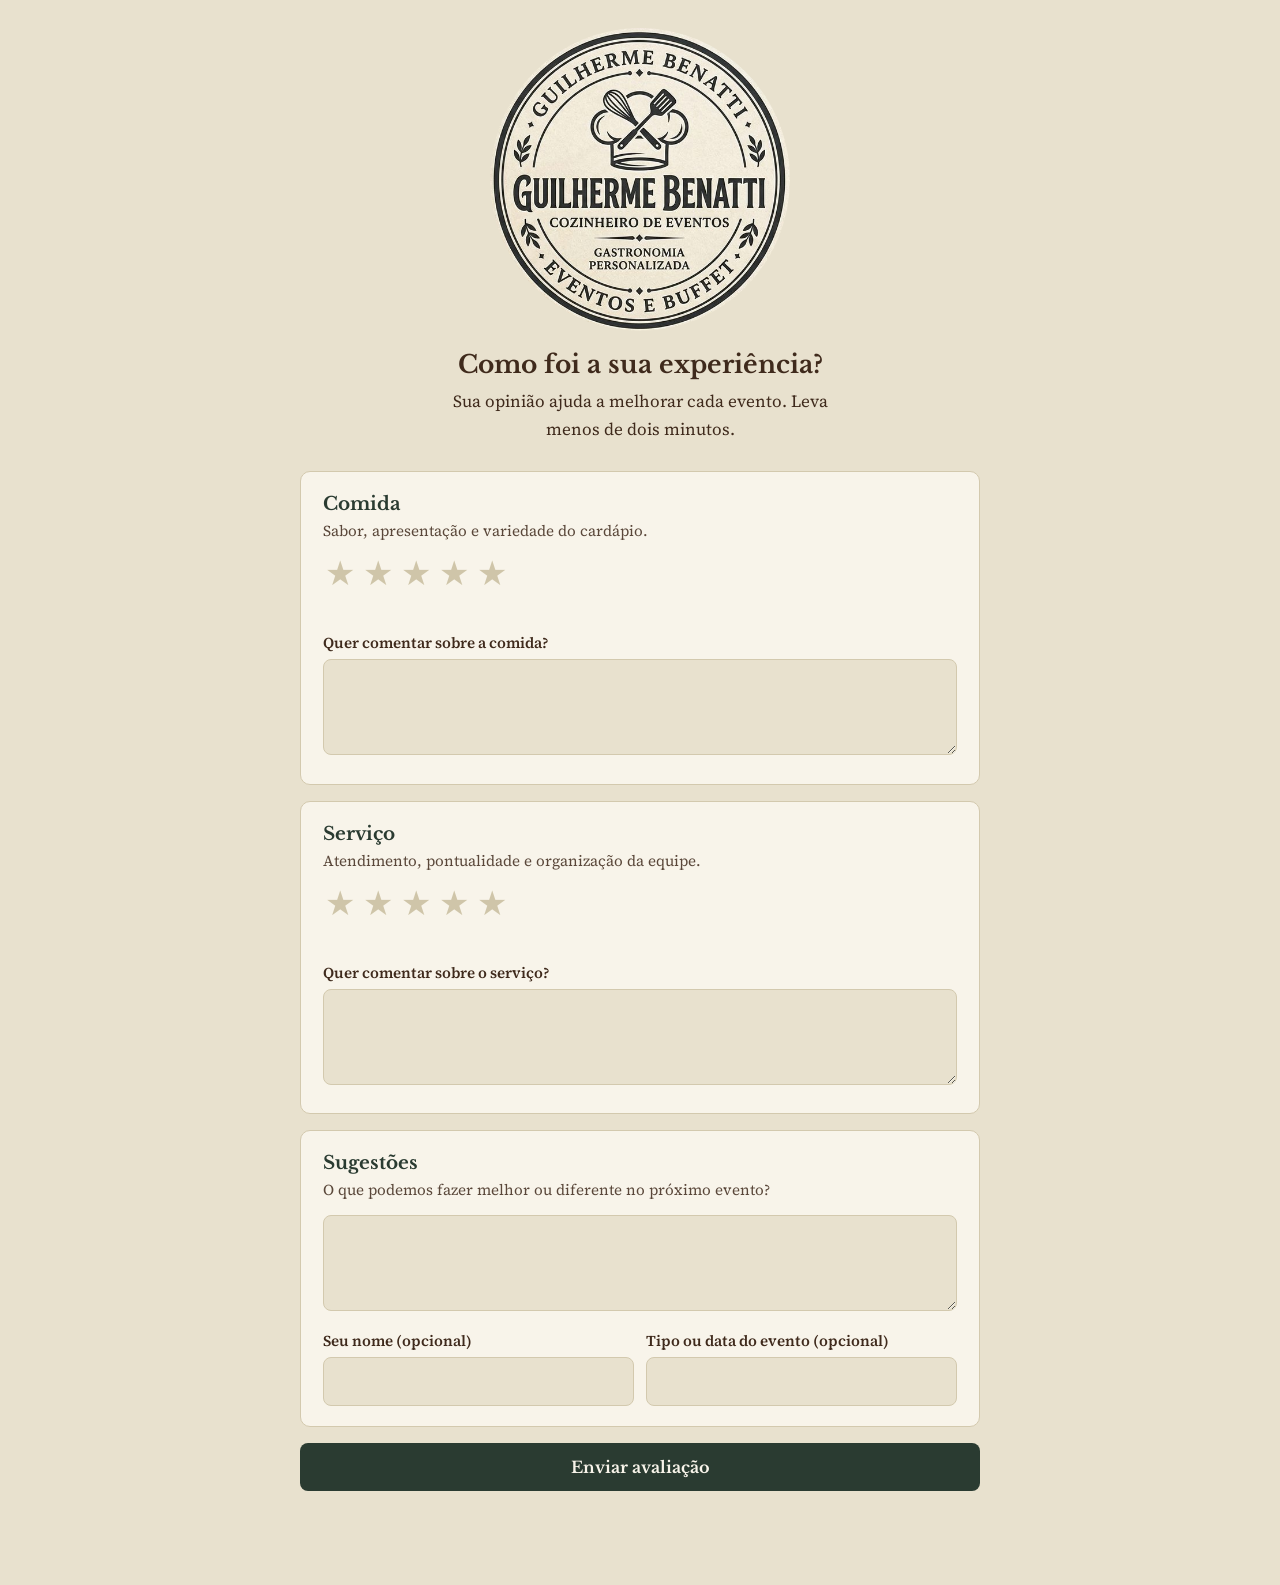
==== index.html @ 040e4368 "first commit" ====
<!DOCTYPE html>
<html lang="pt-BR">
<head>
<meta charset="utf-8">
<meta name="viewport" content="width=device-width, initial-scale=1, viewport-fit=cover">
<title>Guilherme Benatti – Avalie sua experiência</title>
<link href="https://fonts.googleapis.com/css2?family=Libre+Baskerville:wght@400;700&family=Source+Serif+4:wght@400;600&display=swap" rel="stylesheet">
<style>
:root{--bg:#E8E1CE;--card:#F8F4EA;--txt:#3F2A1C;--green:#2A3B31;--on-green:#F8F4EA;--line:#d3c9ae;--star-off:#cfc5a9;--star-on:#2A3B31;--err:#8a2d1d;
box-sizing:border-box;padding-top:env(safe-area-inset-top,0px);padding-bottom:env(safe-area-inset-bottom,0px)}
@media (prefers-color-scheme:dark){:root:not([data-theme="light"]){--bg:#1e1812;--card:#2b2219;--txt:#E8E1CE;--green:#E8E1CE;--on-green:#2A3B31;--line:#4a3d2e;--star-off:#5a4b39;--star-on:#E8E1CE;--err:#f0a08e}}
:root[data-theme="dark"]{--bg:#1e1812;--card:#2b2219;--txt:#E8E1CE;--green:#E8E1CE;--on-green:#2A3B31;--line:#4a3d2e;--star-off:#5a4b39;--star-on:#E8E1CE;--err:#f0a08e}
html{scroll-padding-top:env(safe-area-inset-top,0px)}
*,*::before,*::after{box-sizing:border-box}
body{margin:0;background:var(--bg);color:var(--txt);font:17px/1.6 "Source Serif 4",Georgia,serif}
main{max-width:720px;margin:0 auto;padding:28px 20px 56px}
h1,h2,h3{font-family:"Libre Baskerville",Georgia,serif;color:var(--txt);line-height:1.25;margin:0}
.logo{display:block;width:min(300px,72vw);aspect-ratio:520/526;border-radius:50%;margin:0 auto 18px}
.intro{text-align:center;max-width:46ch;margin:0 auto 28px}
.intro h1{font-size:1.55rem;margin-bottom:8px}
.intro p{margin:0}
.box{background:var(--card);border:1px solid var(--line);border-radius:10px;padding:20px 22px;margin-bottom:16px}
.box h2{font-size:1.15rem;color:var(--green);margin-bottom:4px}
.hint{margin:0 0 12px;font-size:.95rem;opacity:.85}
.stars{display:flex;gap:4px;margin:6px 0 4px}
.stars button{background:none;border:0;padding:2px;cursor:pointer;font-size:2.1rem;line-height:1;color:var(--star-off);border-radius:6px}
.stars button.on{color:var(--star-on)}
.stars button:focus-visible,.btn:focus-visible,input:focus-visible,textarea:focus-visible,.link:focus-visible{outline:3px solid var(--green);outline-offset:2px}
.lbl{min-height:1.6em;font-size:.95rem;margin:0 0 8px}
label{display:block;font-weight:600;font-size:.95rem;margin:10px 0 4px}
input,textarea{width:100%;font:inherit;color:var(--txt);background:var(--bg);border:1px solid var(--line);border-radius:8px;padding:10px 12px}
textarea{min-height:96px;resize:vertical}
.row{display:grid;grid-template-columns:1fr 1fr;gap:12px}
@media(max-width:520px){.row{grid-template-columns:1fr}}
.btn{display:block;width:100%;background:var(--green);color:var(--on-green);border:0;border-radius:8px;font:700 1rem "Libre Baskerville",Georgia,serif;padding:14px 18px;cursor:pointer;margin-top:6px}
.btn:disabled{opacity:.55;cursor:default}
.msg{margin:12px 0 0;text-align:center;min-height:1.5em}
.msg.err{color:var(--err)}
.thanks{text-align:center;padding:32px 22px}
.thanks h2{font-size:1.4rem;margin-bottom:8px}
.link{background:none;border:0;color:var(--green);text-decoration:underline;font:inherit;cursor:pointer;padding:4px}
#admin{margin-top:44px;border-top:2px solid var(--green);padding-top:28px}
#admin h2{font-size:1.35rem;margin-bottom:14px}
.stats{display:grid;grid-template-columns:repeat(3,1fr);gap:12px;margin-bottom:18px}
.stat{background:var(--card);border:1px solid var(--line);border-radius:10px;padding:12px;text-align:center}
.stat b{display:block;font:700 1.6rem "Libre Baskerville",Georgia,serif;color:var(--green)}
.stat span{font-size:.85rem}
.item{background:var(--card);border:1px solid var(--line);border-radius:10px;padding:14px 18px;margin-bottom:12px}
.item .top{display:flex;justify-content:space-between;gap:10px;flex-wrap:wrap;font-size:.9rem;opacity:.9}
.item .sc{margin:6px 0}
.item p{margin:6px 0 0;white-space:pre-wrap;overflow-wrap:anywhere}
.item .tag{font-weight:600}
</style>
</head>
<body>
<main>
<img class="logo" alt="Guilherme Benatti – Cozinheiro de eventos, gastronomia personalizada, eventos e buffet" src="[data-uri]">

<section id="form-area">
  <div class="intro">
    <h1>Como foi a sua experiência?</h1>
    <p>Sua opinião ajuda a melhorar cada evento. Leva menos de dois minutos.</p>
  </div>

  <div class="box">
    <h2>Comida</h2>
    <p class="hint">Sabor, apresentação e variedade do cardápio.</p>
    <div class="stars" role="radiogroup" aria-label="Nota para a comida" data-k="comida"></div>
    <p class="lbl" id="lbl-comida"></p>
    <label for="com-comida">Quer comentar sobre a comida?</label>
    <textarea id="com-comida" maxlength="1000"></textarea>
  </div>

  <div class="box">
    <h2>Serviço</h2>
    <p class="hint">Atendimento, pontualidade e organização da equipe.</p>
    <div class="stars" role="radiogroup" aria-label="Nota para o serviço" data-k="servico"></div>
    <p class="lbl" id="lbl-servico"></p>
    <label for="com-servico">Quer comentar sobre o serviço?</label>
    <textarea id="com-servico" maxlength="1000"></textarea>
  </div>

  <div class="box">
    <h2>Sugestões</h2>
    <p class="hint">O que podemos fazer melhor ou diferente no próximo evento?</p>
    <textarea id="sug" maxlength="1500" aria-label="Sugestões"></textarea>
    <div class="row">
      <div><label for="nome">Seu nome (opcional)</label><input id="nome" maxlength="80" autocomplete="name"></div>
      <div><label for="evento">Tipo ou data do evento (opcional)</label><input id="evento" maxlength="80"></div>
    </div>
  </div>

  <button class="btn" id="enviar" type="button">Enviar avaliação</button>
  <p class="msg" id="msg" role="status"></p>
</section>

<section id="thanks" class="box thanks" hidden>
  <h2>Obrigado pela sua avaliação!</h2>
  <p>Recebemos o seu retorno e vamos usá-lo para melhorar.</p>
  <button class="link" id="outra" type="button">Enviar outra avaliação</button>
</section>

<section id="admin" hidden>
  <h2>Avaliações recebidas</h2>
  <div class="stats" id="stats"></div>
  <div id="lista"></div>
</section>
</main>

<script>
(function(){
var LABELS=["Ruim","Regular","Bom","Muito bom","Excelente"];
var notas={comida:0,servico:0};
var $=function(i){return document.getElementById(i)};
var db=null,uid=null;

document.querySelectorAll(".stars").forEach(function(g){
  var k=g.dataset.k;
  for(var n=1;n<=5;n++){
    var b=document.createElement("button");
    b.type="button";b.textContent="★";b.dataset.n=n;
    b.setAttribute("role","radio");b.setAttribute("aria-checked","false");
    b.setAttribute("aria-label",n+" de 5 – "+LABELS[n-1]);
    b.addEventListener("click",function(){set(k,+this.dataset.n)});
    g.appendChild(b);
  }
});
function set(k,v){
  notas[k]=v;
  document.querySelectorAll('.stars[data-k="'+k+'"] button').forEach(function(b){
    var on=+b.dataset.n<=v;b.classList.toggle("on",on);
    b.setAttribute("aria-checked",+b.dataset.n===v?"true":"false");
  });
  $("lbl-"+k).textContent=v+" de 5 – "+LABELS[v-1];
}
function msg(t,err){var m=$("msg");m.textContent=t;m.className="msg"+(err?" err":"")}

$("enviar").addEventListener("click",async function(){
  if(!notas.comida||!notas.servico){msg("Escolha uma nota de 1 a 5 para a comida e para o serviço.",true);return}
  if(!db||!uid){msg("Não foi possível salvar agora. Abra o link pelo navegador e tente de novo.",true);return}
  var btn=this;btn.disabled=true;msg("Enviando…");
  var item={
    id:Date.now().toString(36)+Math.random().toString(36).slice(2,6),
    data:new Date().toISOString(),
    comida:notas.comida,servico:notas.servico,
    comComida:$("com-comida").value.trim(),comServico:$("com-servico").value.trim(),
    sugestao:$("sug").value.trim(),nome:$("nome").value.trim(),evento:$("evento").value.trim()
  };
  try{
    var ref=db.doc("avaliacoes/"+uid);
    var snap=await ref.get();
    var itens=snap.exists?(snap.data().itens||[]).slice():[];
    itens.push(item);
    await ref.set({itens:itens});
    $("form-area").hidden=true;$("thanks").hidden=false;window.scrollTo(0,0);
  }catch(e){
    msg("Não foi possível enviar. Verifique se você tem permissão para enviar avaliações neste link.",true);
  }
  btn.disabled=false;
});
$("outra").addEventListener("click",function(){
  ["com-comida","com-servico","sug","nome","evento"].forEach(function(i){$(i).value=""});
  set("comida",0);set("servico",0);$("lbl-comida").textContent="";$("lbl-servico").textContent="";
  msg("");$("thanks").hidden=true;$("form-area").hidden=false;
});

function esc(s){var d=document.createElement("div");d.textContent=s;return d.innerHTML}
function stars(n){return "★".repeat(n)+"☆".repeat(5-n)}
function render(docs){
  var all=[];
  docs.forEach(function(d){((d.data()||{}).itens||[]).forEach(function(i){all.push({i:i,doc:d.id})})});
  all.sort(function(a,b){return a.i.data<b.i.data?1:-1});
  var n=all.length;
  var avg=function(k){return n?(all.reduce(function(s,x){return s+x.i[k]},0)/n).toFixed(1).replace(".",","):"–"};
  $("stats").innerHTML='<div class="stat"><b>'+n+'</b><span>avaliações</span></div><div class="stat"><b>'+avg("comida")+'</b><span>média da comida</span></div><div class="stat"><b>'+avg("servico")+'</b><span>média do serviço</span></div>';
  var L=$("lista");
  if(!n){L.innerHTML="<p>Nenhuma avaliação recebida ainda.</p>";return}
  L.innerHTML=all.map(function(x){
    var i=x.i,dt=new Date(i.data).toLocaleString("pt-BR",{dateStyle:"short",timeStyle:"short"});
    return '<article class="item"><div class="top"><span><b>'+esc(i.nome||"Anônimo")+'</b>'+(i.evento?" – "+esc(i.evento):"")+'</span><span>'+dt+'</span></div>'+
    '<div class="sc"><span class="tag">Comida:</span> '+stars(i.comida)+' &nbsp; <span class="tag">Serviço:</span> '+stars(i.servico)+'</div>'+
    (i.comComida?'<p><span class="tag">Sobre a comida:</span> '+esc(i.comComida)+'</p>':'')+
    (i.comServico?'<p><span class="tag">Sobre o serviço:</span> '+esc(i.comServico)+'</p>':'')+
    (i.sugestao?'<p><span class="tag">Sugestão:</span> '+esc(i.sugestao)+'</p>':'')+
    '<button class="link" data-doc="'+esc(x.doc)+'" data-id="'+esc(i.id)+'" type="button">Excluir</button></article>';
  }).join("");
}
$("lista").addEventListener("click",async function(e){
  var b=e.target.closest("button[data-id]");if(!b||!db)return;
  if(!confirm("Excluir esta avaliação?"))return;
  try{
    var ref=db.doc("avaliacoes/"+b.dataset.doc),s=await ref.get();
    var itens=((s.data()||{}).itens||[]).filter(function(i){return i.id!==b.dataset.id});
    if(itens.length)await ref.set({itens:itens});else await ref.delete();
  }catch(err){alert("Não foi possível excluir.")}
});

(async function init(){
  try{
    var user=await claude.use("user");
    db=await claude.use("db");
    if(user){try{uid=await user.id()}catch(e){}}
    var admin=user?(await user.isOwner()||await user.canEdit()):false;
    if(admin&&db){
      $("admin").hidden=false;
      db.collection("avaliacoes").onSnapshot(function(s){render(s.docs)},function(){$("lista").textContent="Não foi possível carregar as avaliações."});
    }
  }catch(e){}
})();
})();
</script>
</body>
</html>
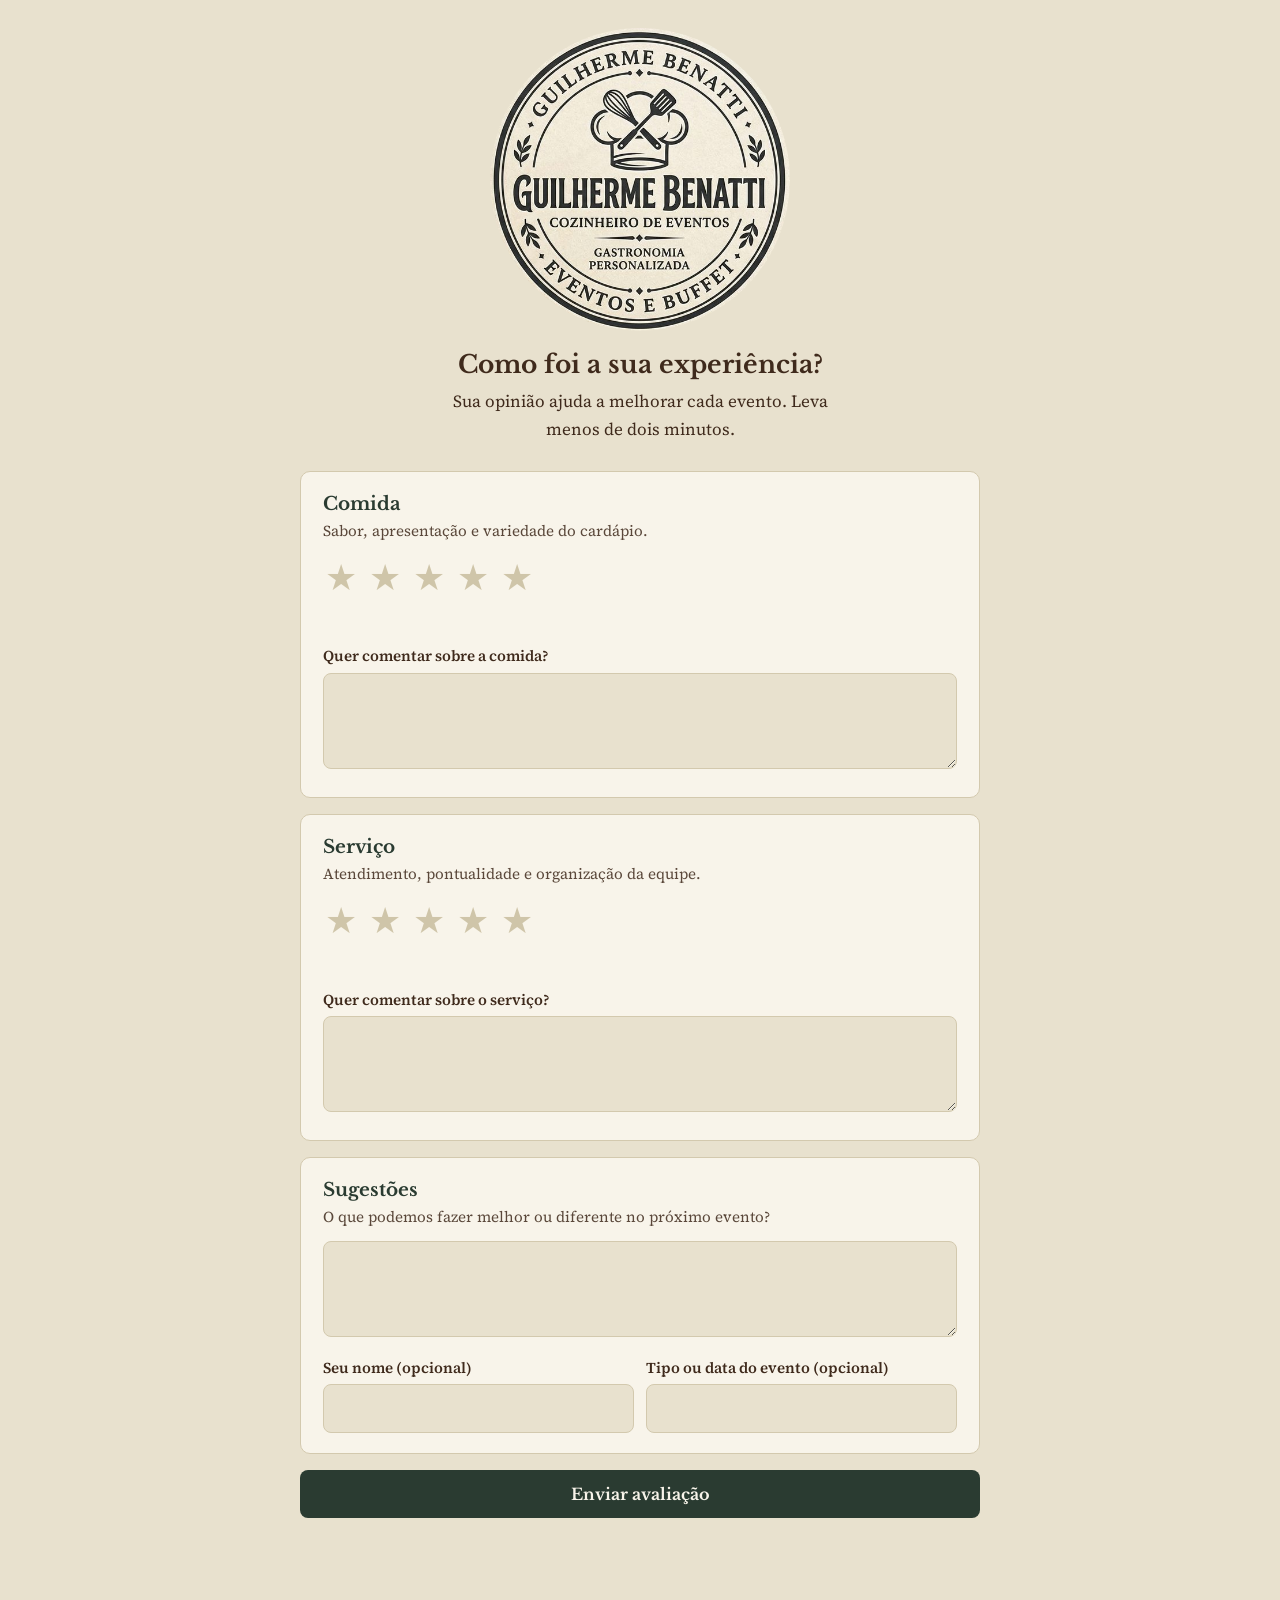
==== commit 10a90526: "second commit" ====
--- a/index.html
+++ b/index.html
@@ -1,56 +1,12 @@
 <!DOCTYPE html>
 <html lang="pt-BR">
 <head>
-<meta charset="utf-8">
-<meta name="viewport" content="width=device-width, initial-scale=1, viewport-fit=cover">
-<title>Guilherme Benatti – Avalie sua experiência</title>
-<link href="https://fonts.googleapis.com/css2?family=Libre+Baskerville:wght@400;700&family=Source+Serif+4:wght@400;600&display=swap" rel="stylesheet">
-<style>
-:root{--bg:#E8E1CE;--card:#F8F4EA;--txt:#3F2A1C;--green:#2A3B31;--on-green:#F8F4EA;--line:#d3c9ae;--star-off:#cfc5a9;--star-on:#2A3B31;--err:#8a2d1d;
-box-sizing:border-box;padding-top:env(safe-area-inset-top,0px);padding-bottom:env(safe-area-inset-bottom,0px)}
-@media (prefers-color-scheme:dark){:root:not([data-theme="light"]){--bg:#1e1812;--card:#2b2219;--txt:#E8E1CE;--green:#E8E1CE;--on-green:#2A3B31;--line:#4a3d2e;--star-off:#5a4b39;--star-on:#E8E1CE;--err:#f0a08e}}
-:root[data-theme="dark"]{--bg:#1e1812;--card:#2b2219;--txt:#E8E1CE;--green:#E8E1CE;--on-green:#2A3B31;--line:#4a3d2e;--star-off:#5a4b39;--star-on:#E8E1CE;--err:#f0a08e}
-html{scroll-padding-top:env(safe-area-inset-top,0px)}
-*,*::before,*::after{box-sizing:border-box}
-body{margin:0;background:var(--bg);color:var(--txt);font:17px/1.6 "Source Serif 4",Georgia,serif}
-main{max-width:720px;margin:0 auto;padding:28px 20px 56px}
-h1,h2,h3{font-family:"Libre Baskerville",Georgia,serif;color:var(--txt);line-height:1.25;margin:0}
-.logo{display:block;width:min(300px,72vw);aspect-ratio:520/526;border-radius:50%;margin:0 auto 18px}
-.intro{text-align:center;max-width:46ch;margin:0 auto 28px}
-.intro h1{font-size:1.55rem;margin-bottom:8px}
-.intro p{margin:0}
-.box{background:var(--card);border:1px solid var(--line);border-radius:10px;padding:20px 22px;margin-bottom:16px}
-.box h2{font-size:1.15rem;color:var(--green);margin-bottom:4px}
-.hint{margin:0 0 12px;font-size:.95rem;opacity:.85}
-.stars{display:flex;gap:4px;margin:6px 0 4px}
-.stars button{background:none;border:0;padding:2px;cursor:pointer;font-size:2.1rem;line-height:1;color:var(--star-off);border-radius:6px}
-.stars button.on{color:var(--star-on)}
-.stars button:focus-visible,.btn:focus-visible,input:focus-visible,textarea:focus-visible,.link:focus-visible{outline:3px solid var(--green);outline-offset:2px}
-.lbl{min-height:1.6em;font-size:.95rem;margin:0 0 8px}
-label{display:block;font-weight:600;font-size:.95rem;margin:10px 0 4px}
-input,textarea{width:100%;font:inherit;color:var(--txt);background:var(--bg);border:1px solid var(--line);border-radius:8px;padding:10px 12px}
-textarea{min-height:96px;resize:vertical}
-.row{display:grid;grid-template-columns:1fr 1fr;gap:12px}
-@media(max-width:520px){.row{grid-template-columns:1fr}}
-.btn{display:block;width:100%;background:var(--green);color:var(--on-green);border:0;border-radius:8px;font:700 1rem "Libre Baskerville",Georgia,serif;padding:14px 18px;cursor:pointer;margin-top:6px}
-.btn:disabled{opacity:.55;cursor:default}
-.msg{margin:12px 0 0;text-align:center;min-height:1.5em}
-.msg.err{color:var(--err)}
-.thanks{text-align:center;padding:32px 22px}
-.thanks h2{font-size:1.4rem;margin-bottom:8px}
-.link{background:none;border:0;color:var(--green);text-decoration:underline;font:inherit;cursor:pointer;padding:4px}
-#admin{margin-top:44px;border-top:2px solid var(--green);padding-top:28px}
-#admin h2{font-size:1.35rem;margin-bottom:14px}
-.stats{display:grid;grid-template-columns:repeat(3,1fr);gap:12px;margin-bottom:18px}
-.stat{background:var(--card);border:1px solid var(--line);border-radius:10px;padding:12px;text-align:center}
-.stat b{display:block;font:700 1.6rem "Libre Baskerville",Georgia,serif;color:var(--green)}
-.stat span{font-size:.85rem}
-.item{background:var(--card);border:1px solid var(--line);border-radius:10px;padding:14px 18px;margin-bottom:12px}
-.item .top{display:flex;justify-content:space-between;gap:10px;flex-wrap:wrap;font-size:.9rem;opacity:.9}
-.item .sc{margin:6px 0}
-.item p{margin:6px 0 0;white-space:pre-wrap;overflow-wrap:anywhere}
-.item .tag{font-weight:600}
-</style>
+  <meta charset="utf-8">
+  <meta name="viewport" content="width=device-width, initial-scale=1, viewport-fit=cover">
+  <title>Guilherme Benatti – Avalie sua experiência</title>
+  <link href="https://fonts.googleapis.com/css2?family=Libre+Baskerville:wght@400;700&family=Source+Serif+4:wght@400;600&display=swap" rel="stylesheet">
+  <link rel="stylesheet" href="style.css">
+  <script src="script.js" defer></script>
 </head>
 <body>
 <main>
@@ -100,114 +56,7 @@
   <button class="link" id="outra" type="button">Enviar outra avaliação</button>
 </section>
 
-<section id="admin" hidden>
-  <h2>Avaliações recebidas</h2>
-  <div class="stats" id="stats"></div>
-  <div id="lista"></div>
-</section>
+
 </main>
-
-<script>
-(function(){
-var LABELS=["Ruim","Regular","Bom","Muito bom","Excelente"];
-var notas={comida:0,servico:0};
-var $=function(i){return document.getElementById(i)};
-var db=null,uid=null;
-
-document.querySelectorAll(".stars").forEach(function(g){
-  var k=g.dataset.k;
-  for(var n=1;n<=5;n++){
-    var b=document.createElement("button");
-    b.type="button";b.textContent="★";b.dataset.n=n;
-    b.setAttribute("role","radio");b.setAttribute("aria-checked","false");
-    b.setAttribute("aria-label",n+" de 5 – "+LABELS[n-1]);
-    b.addEventListener("click",function(){set(k,+this.dataset.n)});
-    g.appendChild(b);
-  }
-});
-function set(k,v){
-  notas[k]=v;
-  document.querySelectorAll('.stars[data-k="'+k+'"] button').forEach(function(b){
-    var on=+b.dataset.n<=v;b.classList.toggle("on",on);
-    b.setAttribute("aria-checked",+b.dataset.n===v?"true":"false");
-  });
-  $("lbl-"+k).textContent=v+" de 5 – "+LABELS[v-1];
-}
-function msg(t,err){var m=$("msg");m.textContent=t;m.className="msg"+(err?" err":"")}
-
-$("enviar").addEventListener("click",async function(){
-  if(!notas.comida||!notas.servico){msg("Escolha uma nota de 1 a 5 para a comida e para o serviço.",true);return}
-  if(!db||!uid){msg("Não foi possível salvar agora. Abra o link pelo navegador e tente de novo.",true);return}
-  var btn=this;btn.disabled=true;msg("Enviando…");
-  var item={
-    id:Date.now().toString(36)+Math.random().toString(36).slice(2,6),
-    data:new Date().toISOString(),
-    comida:notas.comida,servico:notas.servico,
-    comComida:$("com-comida").value.trim(),comServico:$("com-servico").value.trim(),
-    sugestao:$("sug").value.trim(),nome:$("nome").value.trim(),evento:$("evento").value.trim()
-  };
-  try{
-    var ref=db.doc("avaliacoes/"+uid);
-    var snap=await ref.get();
-    var itens=snap.exists?(snap.data().itens||[]).slice():[];
-    itens.push(item);
-    await ref.set({itens:itens});
-    $("form-area").hidden=true;$("thanks").hidden=false;window.scrollTo(0,0);
-  }catch(e){
-    msg("Não foi possível enviar. Verifique se você tem permissão para enviar avaliações neste link.",true);
-  }
-  btn.disabled=false;
-});
-$("outra").addEventListener("click",function(){
-  ["com-comida","com-servico","sug","nome","evento"].forEach(function(i){$(i).value=""});
-  set("comida",0);set("servico",0);$("lbl-comida").textContent="";$("lbl-servico").textContent="";
-  msg("");$("thanks").hidden=true;$("form-area").hidden=false;
-});
-
-function esc(s){var d=document.createElement("div");d.textContent=s;return d.innerHTML}
-function stars(n){return "★".repeat(n)+"☆".repeat(5-n)}
-function render(docs){
-  var all=[];
-  docs.forEach(function(d){((d.data()||{}).itens||[]).forEach(function(i){all.push({i:i,doc:d.id})})});
-  all.sort(function(a,b){return a.i.data<b.i.data?1:-1});
-  var n=all.length;
-  var avg=function(k){return n?(all.reduce(function(s,x){return s+x.i[k]},0)/n).toFixed(1).replace(".",","):"–"};
-  $("stats").innerHTML='<div class="stat"><b>'+n+'</b><span>avaliações</span></div><div class="stat"><b>'+avg("comida")+'</b><span>média da comida</span></div><div class="stat"><b>'+avg("servico")+'</b><span>média do serviço</span></div>';
-  var L=$("lista");
-  if(!n){L.innerHTML="<p>Nenhuma avaliação recebida ainda.</p>";return}
-  L.innerHTML=all.map(function(x){
-    var i=x.i,dt=new Date(i.data).toLocaleString("pt-BR",{dateStyle:"short",timeStyle:"short"});
-    return '<article class="item"><div class="top"><span><b>'+esc(i.nome||"Anônimo")+'</b>'+(i.evento?" – "+esc(i.evento):"")+'</span><span>'+dt+'</span></div>'+
-    '<div class="sc"><span class="tag">Comida:</span> '+stars(i.comida)+' &nbsp; <span class="tag">Serviço:</span> '+stars(i.servico)+'</div>'+
-    (i.comComida?'<p><span class="tag">Sobre a comida:</span> '+esc(i.comComida)+'</p>':'')+
-    (i.comServico?'<p><span class="tag">Sobre o serviço:</span> '+esc(i.comServico)+'</p>':'')+
-    (i.sugestao?'<p><span class="tag">Sugestão:</span> '+esc(i.sugestao)+'</p>':'')+
-    '<button class="link" data-doc="'+esc(x.doc)+'" data-id="'+esc(i.id)+'" type="button">Excluir</button></article>';
-  }).join("");
-}
-$("lista").addEventListener("click",async function(e){
-  var b=e.target.closest("button[data-id]");if(!b||!db)return;
-  if(!confirm("Excluir esta avaliação?"))return;
-  try{
-    var ref=db.doc("avaliacoes/"+b.dataset.doc),s=await ref.get();
-    var itens=((s.data()||{}).itens||[]).filter(function(i){return i.id!==b.dataset.id});
-    if(itens.length)await ref.set({itens:itens});else await ref.delete();
-  }catch(err){alert("Não foi possível excluir.")}
-});
-
-(async function init(){
-  try{
-    var user=await claude.use("user");
-    db=await claude.use("db");
-    if(user){try{uid=await user.id()}catch(e){}}
-    var admin=user?(await user.isOwner()||await user.canEdit()):false;
-    if(admin&&db){
-      $("admin").hidden=false;
-      db.collection("avaliacoes").onSnapshot(function(s){render(s.docs)},function(){$("lista").textContent="Não foi possível carregar as avaliações."});
-    }
-  }catch(e){}
-})();
-})();
-</script>
 </body>
 </html>
--- a/style.css
+++ b/style.css
@@ -0,0 +1,65 @@
+:root{--bg:#E8E1CE;--card:#F8F4EA;--txt:#3F2A1C;--green:#2A3B31;--on-green:#F8F4EA;--line:#d3c9ae;--star-off:#cfc5a9;--star-on:#2A3B31;--err:#8a2d1d;
+box-sizing:border-box;padding-top:env(safe-area-inset-top,0px);padding-bottom:env(safe-area-inset-bottom,0px)}
+@media (prefers-color-scheme:dark){:root:not([data-theme="light"]){--bg:#1e1812;--card:#2b2219;--txt:#E8E1CE;--green:#E8E1CE;--on-green:#2A3B31;--line:#4a3d2e;--star-off:#5a4b39;--star-on:#E8E1CE;--err:#f0a08e}}
+:root[data-theme="dark"]{--bg:#1e1812;--card:#2b2219;--txt:#E8E1CE;--green:#E8E1CE;--on-green:#2A3B31;--line:#4a3d2e;--star-off:#5a4b39;--star-on:#E8E1CE;--err:#f0a08e}
+html{scroll-padding-top:env(safe-area-inset-top,0px)}
+*,*::before,*::after{box-sizing:border-box}
+body{margin:0;background:var(--bg);color:var(--txt);font:17px/1.6 "Source Serif 4",Georgia,serif}
+main{max-width:720px;margin:0 auto;padding:28px 20px 56px}
+h1,h2,h3{font-family:"Libre Baskerville",Georgia,serif;color:var(--txt);line-height:1.25;margin:0}
+.logo{display:block;width:min(300px,72vw);aspect-ratio:520/526;border-radius:50%;margin:0 auto 18px}
+.intro{text-align:center;max-width:46ch;margin:0 auto 28px}
+.intro h1{font-size:1.55rem;margin-bottom:8px}
+.intro p{margin:0}
+.box{background:var(--card);border:1px solid var(--line);border-radius:10px;padding:20px 22px;margin-bottom:16px}
+.box h2{font-size:1.15rem;color:var(--green);margin-bottom:4px}
+.hint{margin:0 0 12px;font-size:.95rem;opacity:.85}
+.stars {
+  display: flex !important;
+  align-items: center;
+  gap: 8px;
+  margin: 10px 0;
+  min-height: 45px;
+}
+
+.stars button {
+  display: inline-block !important;
+  visibility: visible !important;
+  opacity: 1 !important;
+  background: transparent !important;
+  border: none !important;
+  padding: 2px;
+  cursor: pointer;
+  font-size: 36px;
+  line-height: 1;
+  color: var(--star-off, #cfc5a9);
+  border-radius: 6px;
+}
+
+.stars button.on {
+  color: var(--star-on, #2A3B31) !important;
+}
+.lbl{min-height:1.6em;font-size:.95rem;margin:0 0 8px}
+label{display:block;font-weight:600;font-size:.95rem;margin:10px 0 4px}
+input,textarea{width:100%;font:inherit;color:var(--txt);background:var(--bg);border:1px solid var(--line);border-radius:8px;padding:10px 12px}
+textarea{min-height:96px;resize:vertical}
+.row{display:grid;grid-template-columns:1fr 1fr;gap:12px}
+@media(max-width:520px){.row{grid-template-columns:1fr}}
+.btn{display:block;width:100%;background:var(--green);color:var(--on-green);border:0;border-radius:8px;font:700 1rem "Libre Baskerville",Georgia,serif;padding:14px 18px;cursor:pointer;margin-top:6px}
+.btn:disabled{opacity:.55;cursor:default}
+.msg{margin:12px 0 0;text-align:center;min-height:1.5em}
+.msg.err{color:var(--err)}
+.thanks{text-align:center;padding:32px 22px}
+.thanks h2{font-size:1.4rem;margin-bottom:8px}
+.link{background:none;border:0;color:var(--green);text-decoration:underline;font:inherit;cursor:pointer;padding:4px}
+#admin{margin-top:44px;border-top:2px solid var(--green);padding-top:28px}
+#admin h2{font-size:1.35rem;margin-bottom:14px}
+.stats{display:grid;grid-template-columns:repeat(3,1fr);gap:12px;margin-bottom:18px}
+.stat{background:var(--card);border:1px solid var(--line);border-radius:10px;padding:12px;text-align:center}
+.stat b{display:block;font:700 1.6rem "Libre Baskerville",Georgia,serif;color:var(--green)}
+.stat span{font-size:.85rem}
+.item{background:var(--card);border:1px solid var(--line);border-radius:10px;padding:14px 18px;margin-bottom:12px}
+.item .top{display:flex;justify-content:space-between;gap:10px;flex-wrap:wrap;font-size:.9rem;opacity:.9}
+.item .sc{margin:6px 0}
+.item p{margin:6px 0 0;white-space:pre-wrap;overflow-wrap:anywhere}
+.item .tag{font-weight:600}
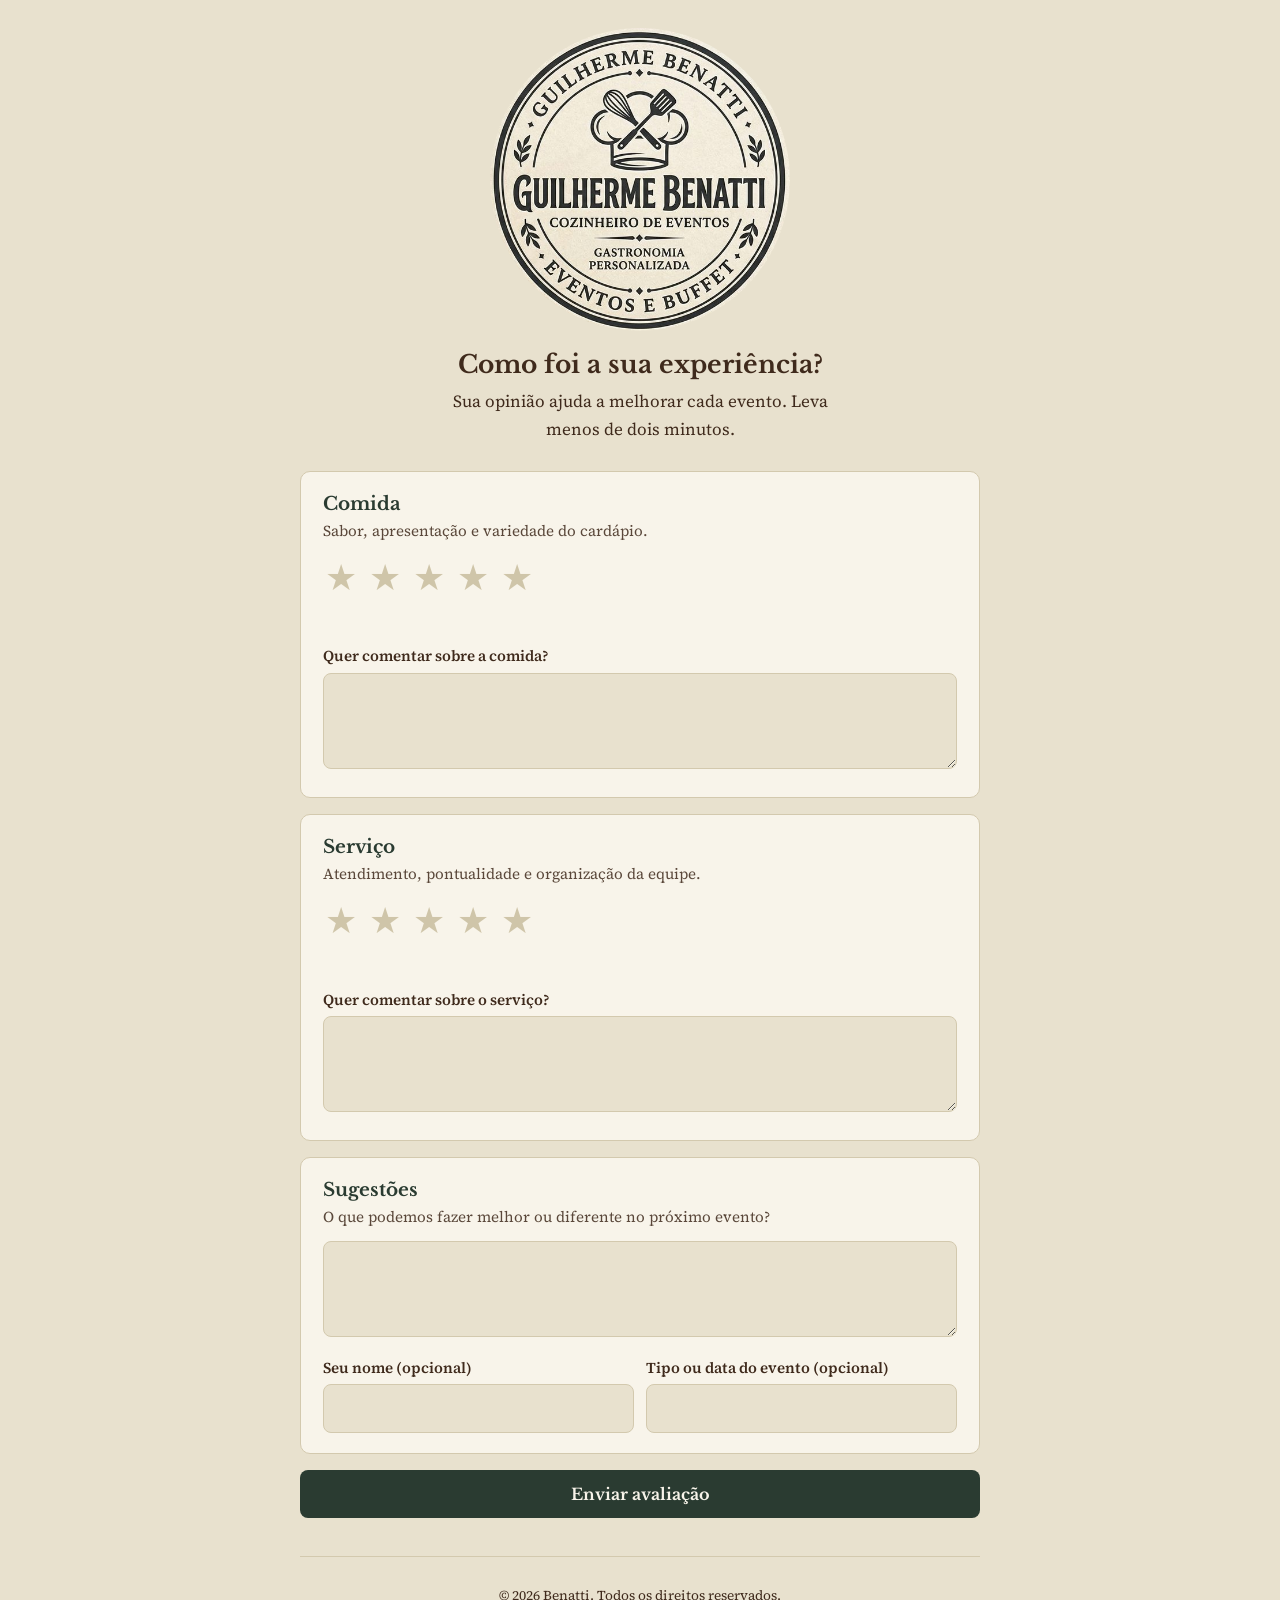
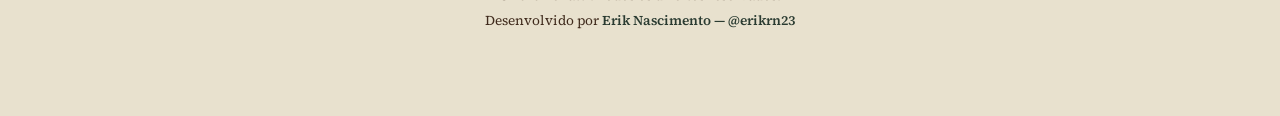
==== commit 6b2fba08: "quinto" ====
--- a/index.html
+++ b/index.html
@@ -57,6 +57,21 @@
 </section>
 
 
+<footer class="site-footer">
+    <p>© 2026 Benatti. Todos os direitos reservados.</p>
+
+    <p>
+        Desenvolvido por
+        <a href="https://www.instagram.com/erikrn23/"
+           target="_blank"
+           rel="noopener noreferrer">
+            Erik Nascimento — @erikrn23
+        </a>
+    </p>
+</footer>
+
+
+
 </main>
 </body>
 </html>
--- a/style.css
+++ b/style.css
@@ -63,3 +63,144 @@
 .item .sc{margin:6px 0}
 .item p{margin:6px 0 0;white-space:pre-wrap;overflow-wrap:anywhere}
 .item .tag{font-weight:600}
+
+/* =================================
+   RESPONSIVIDADE - CELULARES
+================================= */
+
+@media screen and (max-width: 768px) {
+
+    main {
+        width: 100%;
+        padding: 20px 16px 40px;
+    }
+
+    .logo {
+        width: min(220px, 65vw);
+        margin-bottom: 16px;
+    }
+
+    .intro h1 {
+        font-size: 1.35rem;
+    }
+
+    .intro {
+        margin-bottom: 22px;
+    }
+
+    .box {
+        padding: 18px 16px;
+        margin-bottom: 14px;
+    }
+
+    .box h2 {
+        font-size: 1.05rem;
+    }
+
+    .stars {
+        gap: 10px;
+        justify-content: flex-start;
+    }
+
+    .stars button {
+        font-size: 34px;
+        padding: 4px;
+    }
+
+    input,
+    textarea {
+        font-size: 16px;
+        padding: 12px;
+    }
+
+    .row {
+        grid-template-columns: 1fr;
+        gap: 8px;
+    }
+
+    .btn {
+        padding: 15px;
+        font-size: 1rem;
+    }
+
+    .thanks {
+        padding: 25px 16px;
+    }
+}
+
+/* =================================
+   CELULARES PEQUENOS
+================================= */
+
+@media screen and (max-width: 480px) {
+
+    main {
+        padding: 16px 12px 32px;
+    }
+
+    .logo {
+        width: min(190px, 60vw);
+    }
+
+    .intro h1 {
+        font-size: 1.2rem;
+    }
+
+    body {
+        font-size: 16px;
+    }
+
+    .box {
+        padding: 16px 13px;
+        border-radius: 9px;
+    }
+
+    .stars {
+        gap: 7px;
+    }
+
+    .stars button {
+        font-size: 31px;
+    }
+
+    .stats {
+        grid-template-columns: 1fr;
+    }
+}
+
+/* FOOTER */
+
+.site-footer {
+    width: 100%;
+    padding: 24px 16px;
+    text-align: center;
+    border-top: 1px solid var(--line);
+    background: var(--bg);
+    color: var(--txt);
+    font-size: 0.85rem;
+}
+
+.site-footer p {
+    margin: 4px 0;
+}
+
+.site-footer a {
+    color: var(--green);
+    font-weight: 600;
+    text-decoration: none;
+    transition: opacity 0.2s ease;
+}
+
+.site-footer a:hover {
+    opacity: 0.7;
+    text-decoration: underline;
+}
+
+/* FOOTER MOBILE */
+
+@media screen and (max-width: 480px) {
+    .site-footer {
+        padding: 20px 12px;
+        font-size: 0.78rem;
+    }
+}
